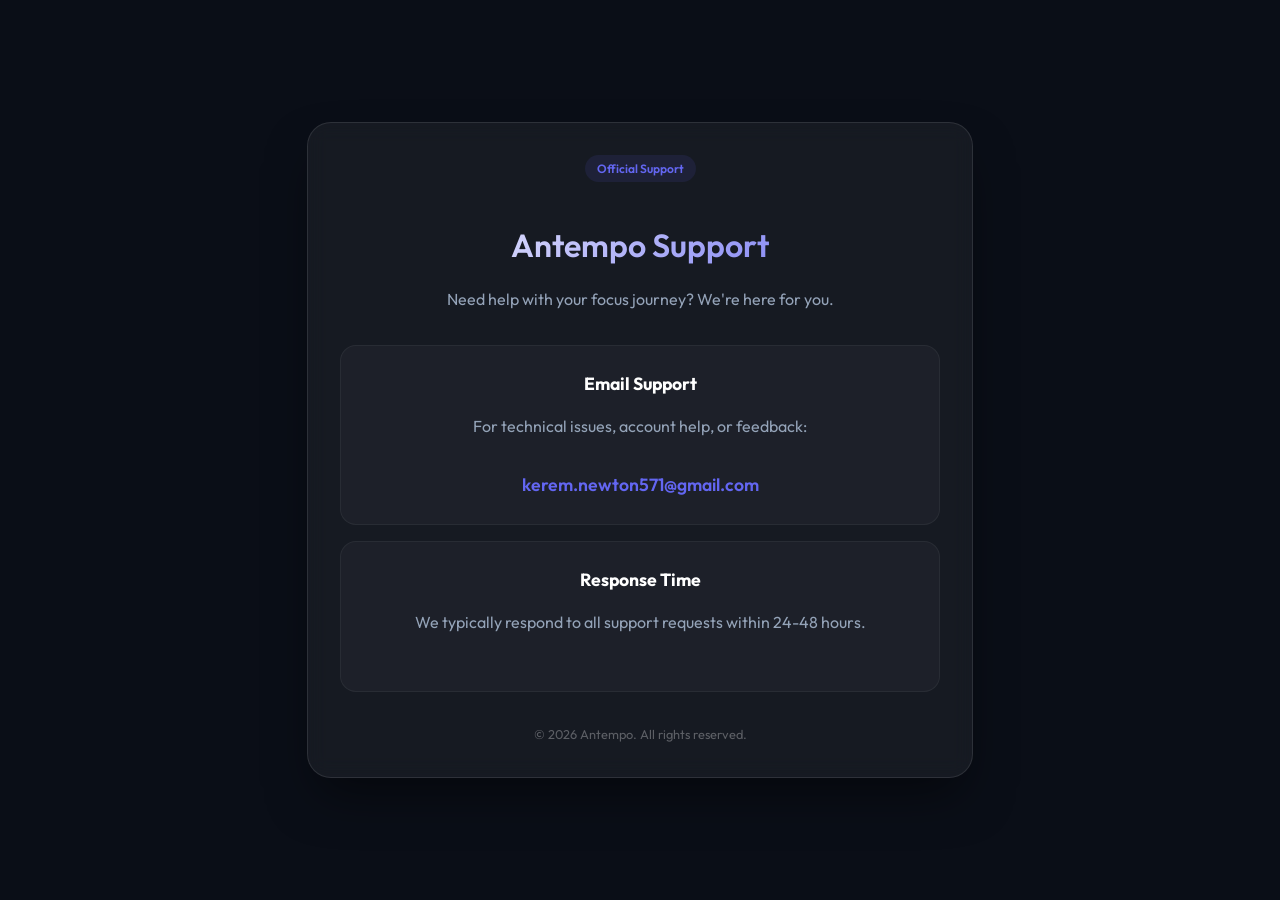
==== index.html @ ef531c74 "Initial commit for Antempo Support page" ====
<!DOCTYPE html>
<html lang="en">
<head>
    <meta charset="UTF-8">
    <meta name="viewport" content="width=device-width, initial-scale=1.0">
    <title>Antempo Support</title>
    <link href="https://fonts.googleapis.com/css2?family=Outfit:wght@300;400;600&display=swap" rel="stylesheet">
    <style>
        :root {
            --bg-color: #0A0E17;
            --card-bg: rgba(255, 255, 255, 0.05);
            --accent-color: #6366f1;
            --text-primary: #ffffff;
            --text-secondary: #94a3b8;
        }

        body {
            font-family: 'Outfit', sans-serif;
            background-color: var(--bg-color);
            color: var(--text-primary);
            margin: 0;
            display: flex;
            justify-content: center;
            align-items: center;
            min-height: 100vh;
            line-height: 1.6;
        }

        .container {
            max-width: 600px;
            width: 90%;
            padding: 2rem;
            background: var(--card-bg);
            backdrop-filter: blur(10px);
            border-radius: 24px;
            border: 1px solid rgba(255, 255, 255, 0.1);
            text-align: center;
            box-shadow: 0 25px 50px -12px rgba(0, 0, 0, 0.5);
        }

        .logo {
            width: 80px;
            height: 80px;
            margin-bottom: 1.5rem;
            border-radius: 20px;
            box-shadow: 0 0 20px rgba(99, 102, 241, 0.3);
        }

        h1 {
            font-size: 2rem;
            margin-bottom: 0.5rem;
            font-weight: 600;
            background: linear-gradient(135deg, #fff 0%, #6366f1 100%);
            -webkit-background-clip: text;
            -webkit-text-fill-color: transparent;
        }

        p {
            color: var(--text-secondary);
            margin-bottom: 2rem;
        }

        .support-card {
            background: rgba(255, 255, 255, 0.03);
            padding: 1.5rem;
            border-radius: 16px;
            margin-bottom: 1rem;
            border: 1px solid rgba(255, 255, 255, 0.05);
            transition: transform 0.2s ease;
        }

        .support-card:hover {
            transform: translateY(-2px);
            border-color: var(--accent-color);
        }

        .support-card h3 {
            margin: 0 0 0.5rem 0;
            font-size: 1.1rem;
            color: var(--text-primary);
        }

        .email-link {
            color: var(--accent-color);
            text-decoration: none;
            font-weight: 600;
            font-size: 1.1rem;
        }

        .footer {
            margin-top: 2rem;
            font-size: 0.8rem;
            color: rgba(255, 255, 255, 0.3);
        }

        .badge {
            display: inline-block;
            padding: 0.25rem 0.75rem;
            background: rgba(99, 102, 241, 0.1);
            color: var(--accent-color);
            border-radius: 99px;
            font-size: 0.75rem;
            font-weight: 600;
            margin-bottom: 1rem;
        }
    </style>
</head>
<body>
    <div class="container">
        <div class="badge">Official Support</div>
        <h1>Antempo Support</h1>
        <p>Need help with your focus journey? We're here for you.</p>

        <div class="support-card">
            <h3>Email Support</h3>
            <p>For technical issues, account help, or feedback:</p>
            <a href="mailto:kerem.newton571@gmail.com" class="email-link">kerem.newton571@gmail.com</a>
        </div>

        <div class="support-card">
            <h3>Response Time</h3>
            <p>We typically respond to all support requests within 24-48 hours.</p>
        </div>

        <div class="footer">
            &copy; 2026 Antempo. All rights reserved.
        </div>
    </div>
</body>
</html>
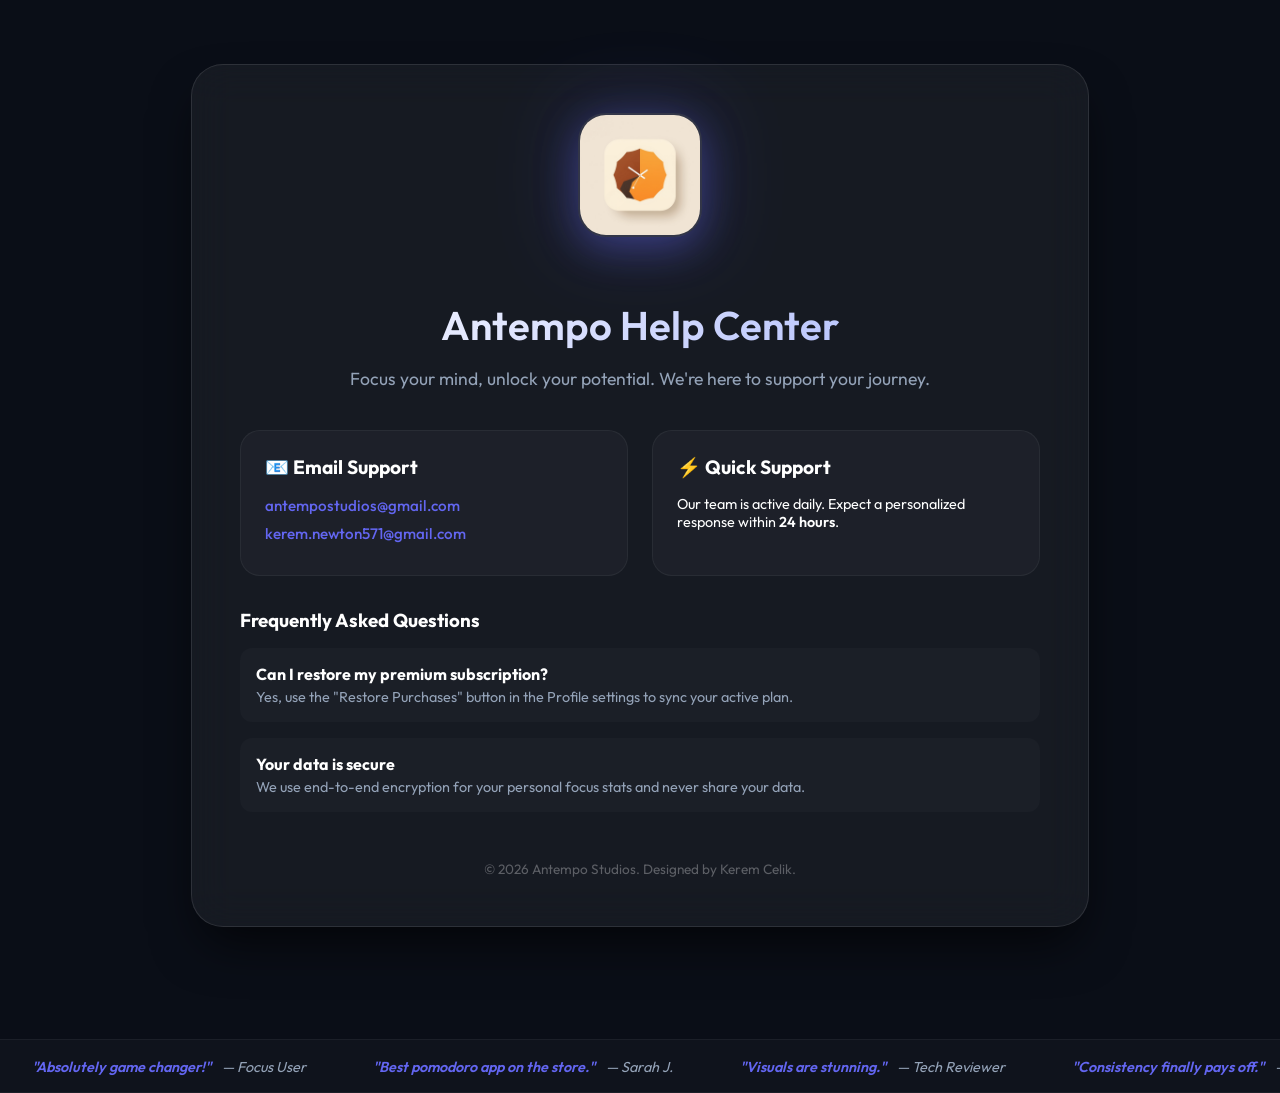
==== commit 5703d0de: "Premium support page redesign" ====
--- a/index.html
+++ b/index.html
@@ -1,15 +1,17 @@
 <!DOCTYPE html>
 <html lang="en">
+
 <head>
     <meta charset="UTF-8">
     <meta name="viewport" content="width=device-width, initial-scale=1.0">
-    <title>Antempo Support</title>
+    <title>Antempo Support - Help Center</title>
     <link href="https://fonts.googleapis.com/css2?family=Outfit:wght@300;400;600&display=swap" rel="stylesheet">
     <style>
         :root {
             --bg-color: #0A0E17;
             --card-bg: rgba(255, 255, 255, 0.05);
             --accent-color: #6366f1;
+            --accent-glow: rgba(99, 102, 241, 0.4);
             --text-primary: #ffffff;
             --text-secondary: #94a3b8;
         }
@@ -19,112 +21,264 @@
             background-color: var(--bg-color);
             color: var(--text-primary);
             margin: 0;
+            overflow-x: hidden;
             display: flex;
-            justify-content: center;
+            flex-direction: column;
             align-items: center;
             min-height: 100vh;
-            line-height: 1.6;
         }
 
         .container {
-            max-width: 600px;
+            max-width: 800px;
             width: 90%;
-            padding: 2rem;
+            margin: 4rem 1rem;
+            padding: 3rem;
             background: var(--card-bg);
-            backdrop-filter: blur(10px);
-            border-radius: 24px;
+            backdrop-filter: blur(20px);
+            border-radius: 32px;
             border: 1px solid rgba(255, 255, 255, 0.1);
             text-align: center;
-            box-shadow: 0 25px 50px -12px rgba(0, 0, 0, 0.5);
+            box-shadow: 0 25px 50px -12px rgba(0, 0, 0, 0.7);
+            position: relative;
+            z-index: 10;
+        }
+
+        .logo-container {
+            position: relative;
+            display: inline-block;
+            margin-bottom: 2rem;
         }
 
         .logo {
-            width: 80px;
-            height: 80px;
-            margin-bottom: 1.5rem;
-            border-radius: 20px;
-            box-shadow: 0 0 20px rgba(99, 102, 241, 0.3);
+            width: 120px;
+            height: 120px;
+            border-radius: 28px;
+            object-fit: cover;
+            box-shadow: 0 10px 40px var(--accent-glow);
+            border: 2px solid rgba(255, 255, 255, 0.1);
+            transition: transform 0.3s ease;
+        }
+
+        .logo:hover {
+            transform: scale(1.05) rotate(2deg);
+        }
+
+        .logo-glow {
+            position: absolute;
+            top: -10px;
+            left: -10px;
+            right: -10px;
+            bottom: -10px;
+            background: var(--accent-color);
+            filter: blur(40px);
+            opacity: 0.15;
+            z-index: -1;
         }
 
         h1 {
-            font-size: 2rem;
+            font-size: 2.5rem;
             margin-bottom: 0.5rem;
             font-weight: 600;
-            background: linear-gradient(135deg, #fff 0%, #6366f1 100%);
+            background: linear-gradient(135deg, #fff 0%, #a5b4fc 100%);
             -webkit-background-clip: text;
             -webkit-text-fill-color: transparent;
         }
 
-        p {
+        .subtitle {
+            font-size: 1.1rem;
             color: var(--text-secondary);
+            margin-bottom: 2.5rem;
+        }
+
+        .support-grid {
+            display: grid;
+            grid-template-columns: 1fr 1fr;
+            gap: 1.5rem;
+            text-align: left;
             margin-bottom: 2rem;
+        }
+
+        @media (max-width: 600px) {
+            .support-grid {
+                grid-template-columns: 1fr;
+            }
         }
 
         .support-card {
             background: rgba(255, 255, 255, 0.03);
             padding: 1.5rem;
-            border-radius: 16px;
-            margin-bottom: 1rem;
+            border-radius: 20px;
             border: 1px solid rgba(255, 255, 255, 0.05);
-            transition: transform 0.2s ease;
+            transition: all 0.3s ease;
         }
 
         .support-card:hover {
-            transform: translateY(-2px);
             border-color: var(--accent-color);
+            background: rgba(255, 255, 255, 0.05);
         }
 
         .support-card h3 {
-            margin: 0 0 0.5rem 0;
-            font-size: 1.1rem;
+            margin: 0 0 1rem 0;
+            font-size: 1.2rem;
             color: var(--text-primary);
+            display: flex;
+            align-items: center;
+            gap: 0.5rem;
+        }
+
+        .email-list {
+            list-style: none;
+            padding: 0;
+            margin: 0;
+        }
+
+        .email-list li {
+            margin-bottom: 0.5rem;
         }
 
         .email-link {
             color: var(--accent-color);
             text-decoration: none;
+            font-weight: 500;
+            font-size: 0.95rem;
+            word-break: break-all;
+        }
+
+        .email-link:hover {
+            text-decoration: underline;
+        }
+
+        /* Marquee Styles */
+        .marquee-container {
+            width: 100%;
+            background: rgba(255, 255, 255, 0.02);
+            padding: 1rem 0;
+            border-top: 1px solid rgba(255, 255, 255, 0.05);
+            border-bottom: 1px solid rgba(255, 255, 255, 0.05);
+            margin-top: 3rem;
+            overflow: hidden;
+            white-space: nowrap;
+        }
+
+        .marquee-content {
+            display: inline-block;
+            animation: marquee 30s linear infinite;
+        }
+
+        .testimonial {
+            display: inline-block;
+            margin: 0 2rem;
+            color: var(--text-secondary);
+            font-style: italic;
+            font-size: 0.9rem;
+        }
+
+        .testimonial span {
+            color: var(--accent-color);
             font-weight: 600;
-            font-size: 1.1rem;
+            margin-right: 0.5rem;
+        }
+
+        @keyframes marquee {
+            0% {
+                transform: translateX(0);
+            }
+
+            100% {
+                transform: translateX(-50%);
+            }
+        }
+
+        .faq-section {
+            margin-top: 2rem;
+            text-align: left;
+        }
+
+        .faq-item {
+            margin-bottom: 1rem;
+            padding: 1rem;
+            background: rgba(255, 255, 255, 0.02);
+            border-radius: 12px;
+        }
+
+        .faq-item b {
+            display: block;
+            margin-bottom: 0.25rem;
+            color: var(--text-primary);
+        }
+
+        .faq-item p {
+            margin: 0;
+            font-size: 0.9rem;
+            color: var(--text-secondary);
         }
 
         .footer {
-            margin-top: 2rem;
-            font-size: 0.8rem;
+            margin-top: 3rem;
+            font-size: 0.85rem;
             color: rgba(255, 255, 255, 0.3);
-        }
-
-        .badge {
-            display: inline-block;
-            padding: 0.25rem 0.75rem;
-            background: rgba(99, 102, 241, 0.1);
-            color: var(--accent-color);
-            border-radius: 99px;
-            font-size: 0.75rem;
-            font-weight: 600;
-            margin-bottom: 1rem;
         }
     </style>
 </head>
+
 <body>
     <div class="container">
-        <div class="badge">Official Support</div>
-        <h1>Antempo Support</h1>
-        <p>Need help with your focus journey? We're here for you.</p>
-
-        <div class="support-card">
-            <h3>Email Support</h3>
-            <p>For technical issues, account help, or feedback:</p>
-            <a href="mailto:kerem.newton571@gmail.com" class="email-link">kerem.newton571@gmail.com</a>
-        </div>
-
-        <div class="support-card">
-            <h3>Response Time</h3>
-            <p>We typically respond to all support requests within 24-48 hours.</p>
+        <div class="logo-container">
+            <div class="logo-glow"></div>
+            <img src="logo.png" alt="Antempo Logo" class="logo"
+                onerror="this.src='https://via.placeholder.com/120?text=Antempo'">
+        </div>
+
+        <h1>Antempo Help Center</h1>
+        <p class="subtitle">Focus your mind, unlock your potential. We're here to support your journey.</p>
+
+        <div class="support-grid">
+            <div class="support-card">
+                <h3>📧 Email Support</h3>
+                <ul class="email-list">
+                    <li><a href="mailto:antempostudios@gmail.com" class="email-link">antempostudios@gmail.com</a></li>
+                    <li><a href="mailto:kerem.newton571@gmail.com" class="email-link">kerem.newton571@gmail.com</a></li>
+                </ul>
+            </div>
+            <div class="support-card">
+                <h3>⚡ Quick Support</h3>
+                <p style="margin:0; font-size: 0.9rem">Our team is active daily. Expect a personalized response within
+                    <span style="color:white; font-weight:600">24 hours</span>.</p>
+            </div>
+        </div>
+
+        <div class="faq-section">
+            <h3 style="margin-bottom: 1rem">Frequently Asked Questions</h3>
+            <div class="faq-item">
+                <b>Can I restore my premium subscription?</b>
+                <p>Yes, use the "Restore Purchases" button in the Profile settings to sync your active plan.</p>
+            </div>
+            <div class="faq-item">
+                <b>Your data is secure</b>
+                <p>We use end-to-end encryption for your personal focus stats and never share your data.</p>
+            </div>
         </div>
 
         <div class="footer">
-            &copy; 2026 Antempo. All rights reserved.
+            &copy; 2026 Antempo Studios. Designed by Kerem Celik.
+        </div>
+    </div>
+
+    <div class="marquee-container">
+        <div class="marquee-content">
+            <div class="testimonial"><span>"Absolutely game changer!"</span> — Focus User</div>
+            <div class="testimonial"><span>"Best pomodoro app on the store."</span> — Sarah J.</div>
+            <div class="testimonial"><span>"Visuals are stunning."</span> — Tech Reviewer</div>
+            <div class="testimonial"><span>"Consistency finally pays off."</span> — Student Mode</div>
+            <div class="testimonial"><span>"Premium feel that motivates."</span> — Creative Mind</div>
+            <!-- Duplicate for seamless loop -->
+            <div class="testimonial"><span>"Absolutely game changer!"</span> — Focus User</div>
+            <div class="testimonial"><span>"Best pomodoro app on the store."</span> — Sarah J.</div>
+            <div class="testimonial"><span>"Visuals are stunning."</span> — Tech Reviewer</div>
+            <div class="testimonial"><span>"Consistency finally pays off."</span> — Student Mode</div>
+            <div class="testimonial"><span>"Premium feel that motivates."</span> — Creative Mind</div>
         </div>
     </div>
 </body>
-</html>
+
+</html>
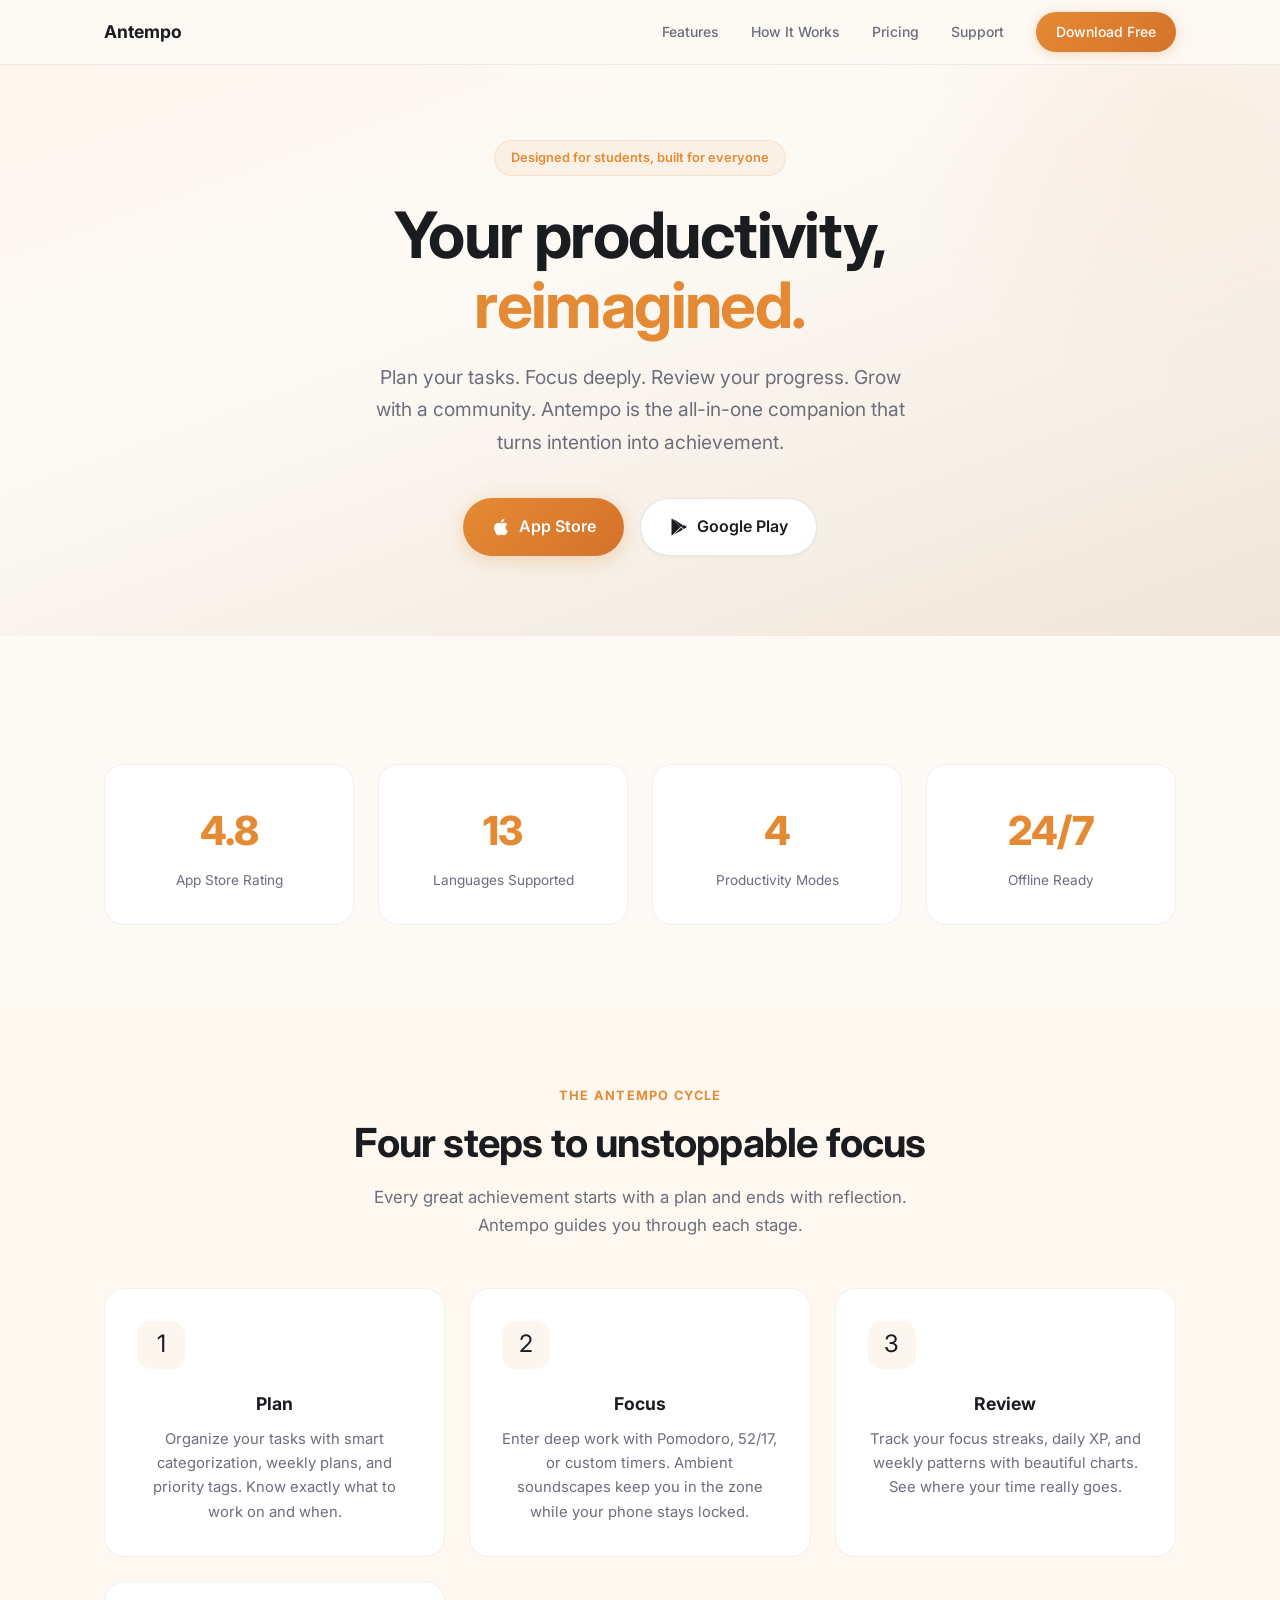
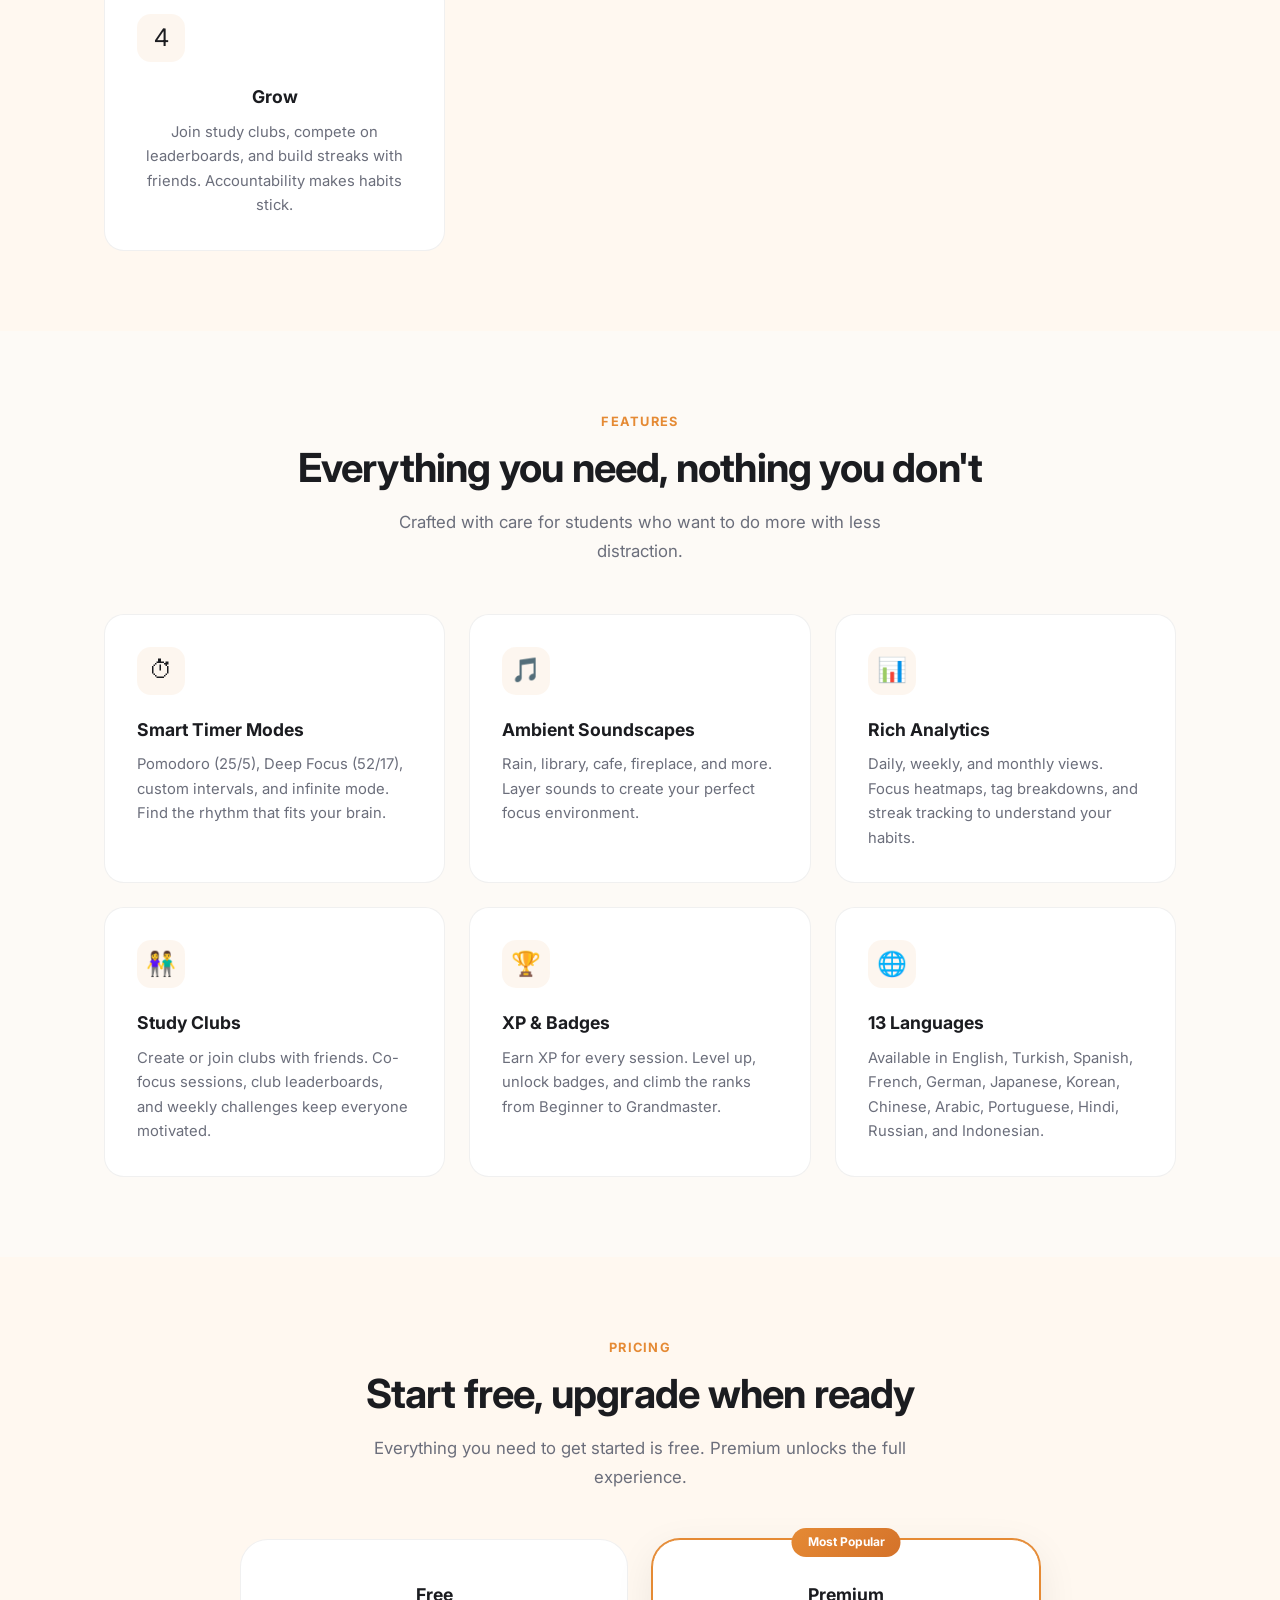
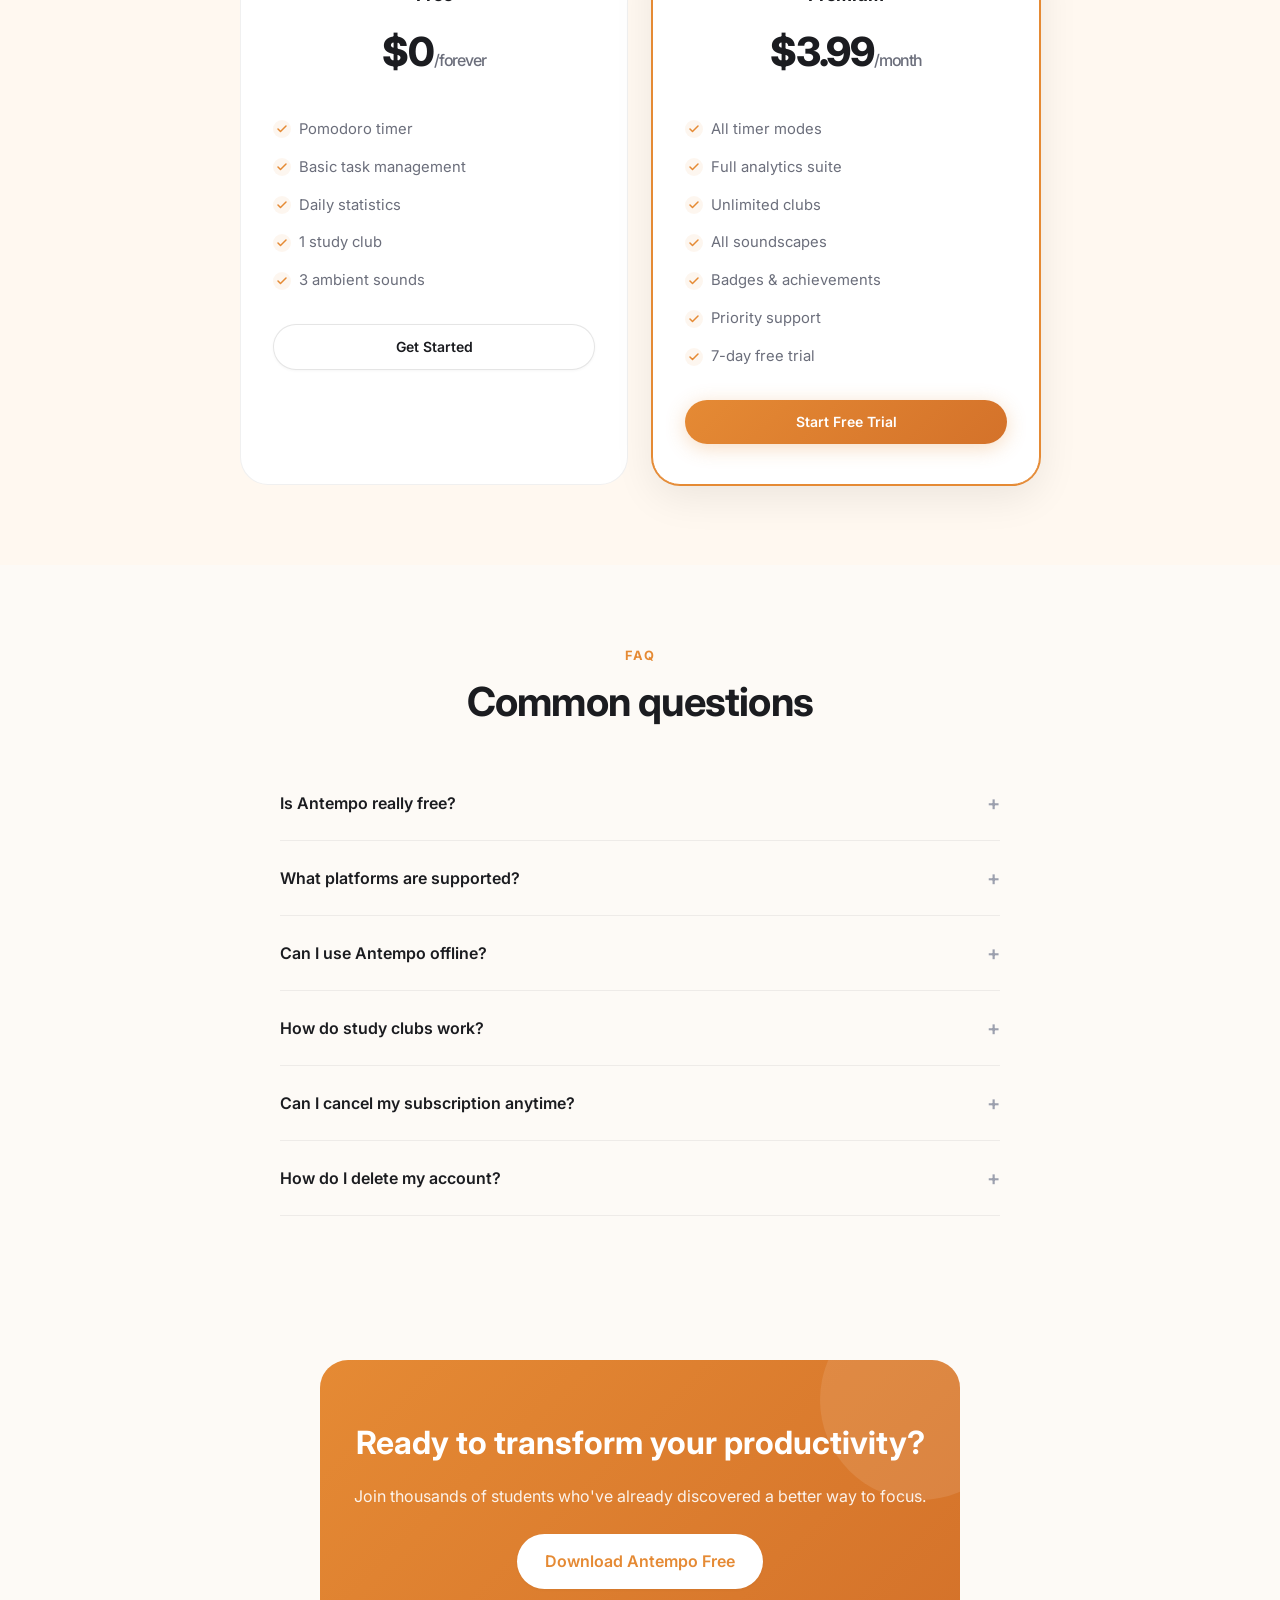
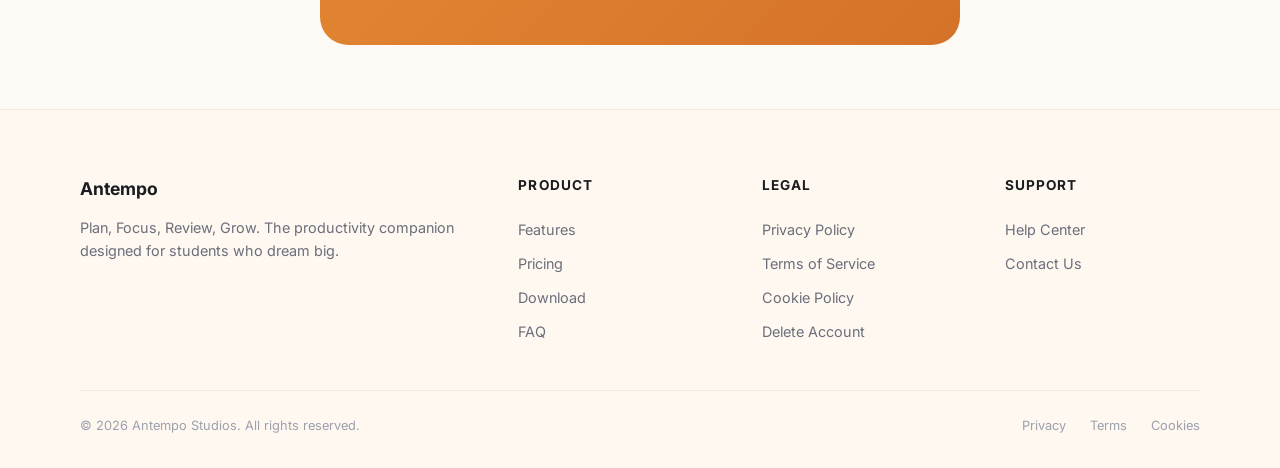
==== commit c1f51f12: "feat: Premium support website — Apple Design Award quality Complete redesign of the Antempo support " ====
--- a/index.html
+++ b/index.html
@@ -1,284 +1,272 @@
 <!DOCTYPE html>
 <html lang="en">
-
 <head>
-    <meta charset="UTF-8">
-    <meta name="viewport" content="width=device-width, initial-scale=1.0">
-    <title>Antempo Support - Help Center</title>
-    <link href="https://fonts.googleapis.com/css2?family=Outfit:wght@300;400;600&display=swap" rel="stylesheet">
-    <style>
-        :root {
-            --bg-color: #0A0E17;
-            --card-bg: rgba(255, 255, 255, 0.05);
-            --accent-color: #6366f1;
-            --accent-glow: rgba(99, 102, 241, 0.4);
-            --text-primary: #ffffff;
-            --text-secondary: #94a3b8;
-        }
-
-        body {
-            font-family: 'Outfit', sans-serif;
-            background-color: var(--bg-color);
-            color: var(--text-primary);
-            margin: 0;
-            overflow-x: hidden;
-            display: flex;
-            flex-direction: column;
-            align-items: center;
-            min-height: 100vh;
-        }
-
-        .container {
-            max-width: 800px;
-            width: 90%;
-            margin: 4rem 1rem;
-            padding: 3rem;
-            background: var(--card-bg);
-            backdrop-filter: blur(20px);
-            border-radius: 32px;
-            border: 1px solid rgba(255, 255, 255, 0.1);
-            text-align: center;
-            box-shadow: 0 25px 50px -12px rgba(0, 0, 0, 0.7);
-            position: relative;
-            z-index: 10;
-        }
-
-        .logo-container {
-            position: relative;
-            display: inline-block;
-            margin-bottom: 2rem;
-        }
-
-        .logo {
-            width: 120px;
-            height: 120px;
-            border-radius: 28px;
-            object-fit: cover;
-            box-shadow: 0 10px 40px var(--accent-glow);
-            border: 2px solid rgba(255, 255, 255, 0.1);
-            transition: transform 0.3s ease;
-        }
-
-        .logo:hover {
-            transform: scale(1.05) rotate(2deg);
-        }
-
-        .logo-glow {
-            position: absolute;
-            top: -10px;
-            left: -10px;
-            right: -10px;
-            bottom: -10px;
-            background: var(--accent-color);
-            filter: blur(40px);
-            opacity: 0.15;
-            z-index: -1;
-        }
-
-        h1 {
-            font-size: 2.5rem;
-            margin-bottom: 0.5rem;
-            font-weight: 600;
-            background: linear-gradient(135deg, #fff 0%, #a5b4fc 100%);
-            -webkit-background-clip: text;
-            -webkit-text-fill-color: transparent;
-        }
-
-        .subtitle {
-            font-size: 1.1rem;
-            color: var(--text-secondary);
-            margin-bottom: 2.5rem;
-        }
-
-        .support-grid {
-            display: grid;
-            grid-template-columns: 1fr 1fr;
-            gap: 1.5rem;
-            text-align: left;
-            margin-bottom: 2rem;
-        }
-
-        @media (max-width: 600px) {
-            .support-grid {
-                grid-template-columns: 1fr;
-            }
-        }
-
-        .support-card {
-            background: rgba(255, 255, 255, 0.03);
-            padding: 1.5rem;
-            border-radius: 20px;
-            border: 1px solid rgba(255, 255, 255, 0.05);
-            transition: all 0.3s ease;
-        }
-
-        .support-card:hover {
-            border-color: var(--accent-color);
-            background: rgba(255, 255, 255, 0.05);
-        }
-
-        .support-card h3 {
-            margin: 0 0 1rem 0;
-            font-size: 1.2rem;
-            color: var(--text-primary);
-            display: flex;
-            align-items: center;
-            gap: 0.5rem;
-        }
-
-        .email-list {
-            list-style: none;
-            padding: 0;
-            margin: 0;
-        }
-
-        .email-list li {
-            margin-bottom: 0.5rem;
-        }
-
-        .email-link {
-            color: var(--accent-color);
-            text-decoration: none;
-            font-weight: 500;
-            font-size: 0.95rem;
-            word-break: break-all;
-        }
-
-        .email-link:hover {
-            text-decoration: underline;
-        }
-
-        /* Marquee Styles */
-        .marquee-container {
-            width: 100%;
-            background: rgba(255, 255, 255, 0.02);
-            padding: 1rem 0;
-            border-top: 1px solid rgba(255, 255, 255, 0.05);
-            border-bottom: 1px solid rgba(255, 255, 255, 0.05);
-            margin-top: 3rem;
-            overflow: hidden;
-            white-space: nowrap;
-        }
-
-        .marquee-content {
-            display: inline-block;
-            animation: marquee 30s linear infinite;
-        }
-
-        .testimonial {
-            display: inline-block;
-            margin: 0 2rem;
-            color: var(--text-secondary);
-            font-style: italic;
-            font-size: 0.9rem;
-        }
-
-        .testimonial span {
-            color: var(--accent-color);
-            font-weight: 600;
-            margin-right: 0.5rem;
-        }
-
-        @keyframes marquee {
-            0% {
-                transform: translateX(0);
-            }
-
-            100% {
-                transform: translateX(-50%);
-            }
-        }
-
-        .faq-section {
-            margin-top: 2rem;
-            text-align: left;
-        }
-
-        .faq-item {
-            margin-bottom: 1rem;
-            padding: 1rem;
-            background: rgba(255, 255, 255, 0.02);
-            border-radius: 12px;
-        }
-
-        .faq-item b {
-            display: block;
-            margin-bottom: 0.25rem;
-            color: var(--text-primary);
-        }
-
-        .faq-item p {
-            margin: 0;
-            font-size: 0.9rem;
-            color: var(--text-secondary);
-        }
-
-        .footer {
-            margin-top: 3rem;
-            font-size: 0.85rem;
-            color: rgba(255, 255, 255, 0.3);
-        }
-    </style>
+  <meta charset="UTF-8">
+  <meta name="viewport" content="width=device-width, initial-scale=1.0">
+  <title>Antempo — Plan, Focus, Review, Grow</title>
+  <meta name="description" content="Antempo is the all-in-one productivity app that helps students plan tasks, focus deeply, review progress, and grow with friends.">
+  <meta property="og:title" content="Antempo — Plan, Focus, Review, Grow">
+  <meta property="og:description" content="The all-in-one productivity companion for students. Deep focus sessions, smart task planning, and collaborative study clubs.">
+  <meta property="og:type" content="website">
+  <link rel="preconnect" href="https://fonts.googleapis.com">
+  <link rel="preconnect" href="https://fonts.gstatic.com" crossorigin>
+  <link href="https://fonts.googleapis.com/css2?family=Inter:wght@400;500;600;700;800&display=swap" rel="stylesheet">
+  <link rel="stylesheet" href="styles.css">
 </head>
-
 <body>
-    <div class="container">
-        <div class="logo-container">
-            <div class="logo-glow"></div>
-            <img src="logo.png" alt="Antempo Logo" class="logo"
-                onerror="this.src='https://via.placeholder.com/120?text=Antempo'">
-        </div>
-
-        <h1>Antempo Help Center</h1>
-        <p class="subtitle">Focus your mind, unlock your potential. We're here to support your journey.</p>
-
-        <div class="support-grid">
-            <div class="support-card">
-                <h3>📧 Email Support</h3>
-                <ul class="email-list">
-                    <li><a href="mailto:antempostudios@gmail.com" class="email-link">antempostudios@gmail.com</a></li>
-                    <li><a href="mailto:kerem.newton571@gmail.com" class="email-link">kerem.newton571@gmail.com</a></li>
-                </ul>
-            </div>
-            <div class="support-card">
-                <h3>⚡ Quick Support</h3>
-                <p style="margin:0; font-size: 0.9rem">Our team is active daily. Expect a personalized response within
-                    <span style="color:white; font-weight:600">24 hours</span>.</p>
-            </div>
-        </div>
-
-        <div class="faq-section">
-            <h3 style="margin-bottom: 1rem">Frequently Asked Questions</h3>
-            <div class="faq-item">
-                <b>Can I restore my premium subscription?</b>
-                <p>Yes, use the "Restore Purchases" button in the Profile settings to sync your active plan.</p>
-            </div>
-            <div class="faq-item">
-                <b>Your data is secure</b>
-                <p>We use end-to-end encryption for your personal focus stats and never share your data.</p>
-            </div>
-        </div>
-
-        <div class="footer">
-            &copy; 2026 Antempo Studios. Designed by Kerem Celik.
-        </div>
-    </div>
-
-    <div class="marquee-container">
-        <div class="marquee-content">
-            <div class="testimonial"><span>"Absolutely game changer!"</span> — Focus User</div>
-            <div class="testimonial"><span>"Best pomodoro app on the store."</span> — Sarah J.</div>
-            <div class="testimonial"><span>"Visuals are stunning."</span> — Tech Reviewer</div>
-            <div class="testimonial"><span>"Consistency finally pays off."</span> — Student Mode</div>
-            <div class="testimonial"><span>"Premium feel that motivates."</span> — Creative Mind</div>
-            <!-- Duplicate for seamless loop -->
-            <div class="testimonial"><span>"Absolutely game changer!"</span> — Focus User</div>
-            <div class="testimonial"><span>"Best pomodoro app on the store."</span> — Sarah J.</div>
-            <div class="testimonial"><span>"Visuals are stunning."</span> — Tech Reviewer</div>
-            <div class="testimonial"><span>"Consistency finally pays off."</span> — Student Mode</div>
-            <div class="testimonial"><span>"Premium feel that motivates."</span> — Creative Mind</div>
-        </div>
-    </div>
+
+<!-- Navigation -->
+<nav class="nav">
+  <div class="nav__inner">
+    <a href="/" class="nav__brand">
+      <span>Antempo</span>
+    </a>
+    <button class="nav__toggle" aria-label="Toggle menu" onclick="document.querySelector('.nav__links').classList.toggle('active')">
+      <svg viewBox="0 0 24 24" fill="none" stroke-width="2" stroke-linecap="round"><line x1="3" y1="6" x2="21" y2="6"/><line x1="3" y1="12" x2="21" y2="12"/><line x1="3" y1="18" x2="21" y2="18"/></svg>
+    </button>
+    <div class="nav__links">
+      <a href="#features">Features</a>
+      <a href="#how-it-works">How It Works</a>
+      <a href="#pricing">Pricing</a>
+      <a href="support.html">Support</a>
+      <a href="#download" class="nav__cta">Download Free</a>
+    </div>
+  </div>
+</nav>
+
+<!-- Hero -->
+<section class="hero">
+  <div class="container">
+    <div class="hero__badge">Designed for students, built for everyone</div>
+    <h1 class="hero__title">Your productivity, <span>reimagined.</span></h1>
+    <p class="hero__subtitle">Plan your tasks. Focus deeply. Review your progress. Grow with a community. Antempo is the all-in-one companion that turns intention into achievement.</p>
+    <div class="hero__actions">
+      <a href="#download" class="btn btn--primary">
+        <svg width="20" height="20" viewBox="0 0 24 24" fill="currentColor"><path d="M18.71 19.5c-.83 1.24-1.71 2.45-3.05 2.47-1.34.03-1.77-.79-3.29-.79-1.53 0-2 .77-3.27.82-1.31.05-2.3-1.32-3.14-2.53C4.25 17 2.94 12.45 4.7 9.39c.87-1.52 2.43-2.48 4.12-2.51 1.28-.02 2.5.87 3.29.87.78 0 2.26-1.07 3.8-.91.65.03 2.47.26 3.64 1.98-.09.06-2.17 1.28-2.15 3.81.03 3.02 2.65 4.03 2.68 4.04-.03.07-.42 1.44-1.38 2.83M13 3.5c.73-.83 1.94-1.46 2.94-1.5.13 1.17-.34 2.35-1.04 3.19-.69.85-1.83 1.51-2.95 1.42-.15-1.15.41-2.35 1.05-3.11z"/></svg>
+        App Store
+      </a>
+      <a href="#download" class="btn btn--secondary">
+        <svg width="20" height="20" viewBox="0 0 24 24" fill="currentColor"><path d="M3.609 1.814L13.792 12 3.61 22.186a.996.996 0 0 1-.61-.92V2.734a1 1 0 0 1 .609-.92zm10.89 10.893l2.302 2.302-10.937 6.333 8.635-8.635zm3.199-3.199l2.807 1.626a1 1 0 0 1 0 1.732l-2.807 1.626L15.206 12l2.492-2.492zM5.864 2.658L16.8 9.99l-2.302 2.302-8.634-8.634z"/></svg>
+        Google Play
+      </a>
+    </div>
+  </div>
+</section>
+
+<!-- Stats -->
+<section class="section">
+  <div class="container">
+    <div class="stats">
+      <div class="stat">
+        <div class="stat__number">4.8</div>
+        <div class="stat__label">App Store Rating</div>
+      </div>
+      <div class="stat">
+        <div class="stat__number">13</div>
+        <div class="stat__label">Languages Supported</div>
+      </div>
+      <div class="stat">
+        <div class="stat__number">4</div>
+        <div class="stat__label">Productivity Modes</div>
+      </div>
+      <div class="stat">
+        <div class="stat__number">24/7</div>
+        <div class="stat__label">Offline Ready</div>
+      </div>
+    </div>
+  </div>
+</section>
+
+<!-- How It Works -->
+<section class="section section--alt" id="how-it-works">
+  <div class="container text-center">
+    <div class="section__label">The Antempo Cycle</div>
+    <h2 class="section__title">Four steps to unstoppable focus</h2>
+    <p class="section__desc section__desc--center">Every great achievement starts with a plan and ends with reflection. Antempo guides you through each stage.</p>
+    <div class="features">
+      <div class="feature-card">
+        <div class="feature-card__icon">1</div>
+        <h3 class="feature-card__title">Plan</h3>
+        <p class="feature-card__desc">Organize your tasks with smart categorization, weekly plans, and priority tags. Know exactly what to work on and when.</p>
+      </div>
+      <div class="feature-card">
+        <div class="feature-card__icon">2</div>
+        <h3 class="feature-card__title">Focus</h3>
+        <p class="feature-card__desc">Enter deep work with Pomodoro, 52/17, or custom timers. Ambient soundscapes keep you in the zone while your phone stays locked.</p>
+      </div>
+      <div class="feature-card">
+        <div class="feature-card__icon">3</div>
+        <h3 class="feature-card__title">Review</h3>
+        <p class="feature-card__desc">Track your focus streaks, daily XP, and weekly patterns with beautiful charts. See where your time really goes.</p>
+      </div>
+      <div class="feature-card">
+        <div class="feature-card__icon">4</div>
+        <h3 class="feature-card__title">Grow</h3>
+        <p class="feature-card__desc">Join study clubs, compete on leaderboards, and build streaks with friends. Accountability makes habits stick.</p>
+      </div>
+    </div>
+  </div>
+</section>
+
+<!-- Features -->
+<section class="section" id="features">
+  <div class="container">
+    <div class="text-center">
+      <div class="section__label">Features</div>
+      <h2 class="section__title">Everything you need, nothing you don't</h2>
+      <p class="section__desc section__desc--center">Crafted with care for students who want to do more with less distraction.</p>
+    </div>
+    <div class="features">
+      <div class="feature-card">
+        <div class="feature-card__icon">&#x23F1;</div>
+        <h3 class="feature-card__title">Smart Timer Modes</h3>
+        <p class="feature-card__desc">Pomodoro (25/5), Deep Focus (52/17), custom intervals, and infinite mode. Find the rhythm that fits your brain.</p>
+      </div>
+      <div class="feature-card">
+        <div class="feature-card__icon">&#x1F3B5;</div>
+        <h3 class="feature-card__title">Ambient Soundscapes</h3>
+        <p class="feature-card__desc">Rain, library, cafe, fireplace, and more. Layer sounds to create your perfect focus environment.</p>
+      </div>
+      <div class="feature-card">
+        <div class="feature-card__icon">&#x1F4CA;</div>
+        <h3 class="feature-card__title">Rich Analytics</h3>
+        <p class="feature-card__desc">Daily, weekly, and monthly views. Focus heatmaps, tag breakdowns, and streak tracking to understand your habits.</p>
+      </div>
+      <div class="feature-card">
+        <div class="feature-card__icon">&#x1F46B;</div>
+        <h3 class="feature-card__title">Study Clubs</h3>
+        <p class="feature-card__desc">Create or join clubs with friends. Co-focus sessions, club leaderboards, and weekly challenges keep everyone motivated.</p>
+      </div>
+      <div class="feature-card">
+        <div class="feature-card__icon">&#x1F3C6;</div>
+        <h3 class="feature-card__title">XP & Badges</h3>
+        <p class="feature-card__desc">Earn XP for every session. Level up, unlock badges, and climb the ranks from Beginner to Grandmaster.</p>
+      </div>
+      <div class="feature-card">
+        <div class="feature-card__icon">&#x1F310;</div>
+        <h3 class="feature-card__title">13 Languages</h3>
+        <p class="feature-card__desc">Available in English, Turkish, Spanish, French, German, Japanese, Korean, Chinese, Arabic, Portuguese, Hindi, Russian, and Indonesian.</p>
+      </div>
+    </div>
+  </div>
+</section>
+
+<!-- Pricing -->
+<section class="section section--alt" id="pricing">
+  <div class="container text-center">
+    <div class="section__label">Pricing</div>
+    <h2 class="section__title">Start free, upgrade when ready</h2>
+    <p class="section__desc section__desc--center">Everything you need to get started is free. Premium unlocks the full experience.</p>
+    <div class="pricing-grid">
+      <div class="pricing-card">
+        <div class="pricing-card__name">Free</div>
+        <div class="pricing-card__price">$0<span>/forever</span></div>
+        <ul class="pricing-card__features">
+          <li>Pomodoro timer</li>
+          <li>Basic task management</li>
+          <li>Daily statistics</li>
+          <li>1 study club</li>
+          <li>3 ambient sounds</li>
+        </ul>
+        <a href="#download" class="btn btn--secondary btn--small" style="width:100%;justify-content:center;">Get Started</a>
+      </div>
+      <div class="pricing-card pricing-card--featured">
+        <div class="pricing-card__name">Premium</div>
+        <div class="pricing-card__price">$3.99<span>/month</span></div>
+        <ul class="pricing-card__features">
+          <li>All timer modes</li>
+          <li>Full analytics suite</li>
+          <li>Unlimited clubs</li>
+          <li>All soundscapes</li>
+          <li>Badges & achievements</li>
+          <li>Priority support</li>
+          <li>7-day free trial</li>
+        </ul>
+        <a href="#download" class="btn btn--primary btn--small" style="width:100%;justify-content:center;">Start Free Trial</a>
+      </div>
+    </div>
+  </div>
+</section>
+
+<!-- FAQ -->
+<section class="section" id="faq">
+  <div class="container text-center">
+    <div class="section__label">FAQ</div>
+    <h2 class="section__title">Common questions</h2>
+  </div>
+  <div class="faq-list">
+    <details class="faq-item">
+      <summary>Is Antempo really free?</summary>
+      <p>Yes. The free tier includes the Pomodoro timer, basic task management, daily stats, and one study club. You can use Antempo indefinitely without paying.</p>
+    </details>
+    <details class="faq-item">
+      <summary>What platforms are supported?</summary>
+      <p>Antempo is available on iOS, Android, macOS, and web. Your data syncs across all devices through your account.</p>
+    </details>
+    <details class="faq-item">
+      <summary>Can I use Antempo offline?</summary>
+      <p>Absolutely. All core features including timers, tasks, and local stats work without an internet connection. Data syncs when you reconnect.</p>
+    </details>
+    <details class="faq-item">
+      <summary>How do study clubs work?</summary>
+      <p>Create a club and invite friends with a code. Start co-focus sessions together, compete on weekly leaderboards, and track collective progress.</p>
+    </details>
+    <details class="faq-item">
+      <summary>Can I cancel my subscription anytime?</summary>
+      <p>Yes. You can cancel through the App Store or Google Play at any time. You'll keep Premium access until the end of your billing period.</p>
+    </details>
+    <details class="faq-item">
+      <summary>How do I delete my account?</summary>
+      <p>Go to Settings &gt; Account &gt; Delete Account in the app, or visit our <a href="account-deletion.html">account deletion page</a> for step-by-step instructions.</p>
+    </details>
+  </div>
+</section>
+
+<!-- CTA -->
+<section class="cta-banner">
+  <div class="cta-banner__inner">
+    <h2 class="cta-banner__title">Ready to transform your productivity?</h2>
+    <p class="cta-banner__desc">Join thousands of students who've already discovered a better way to focus.</p>
+    <a href="#download" class="btn btn--secondary">Download Antempo Free</a>
+  </div>
+</section>
+
+<!-- Footer -->
+<footer class="footer">
+  <div class="footer__grid">
+    <div>
+      <div class="nav__brand"><span>Antempo</span></div>
+      <p class="footer__brand-desc">Plan, Focus, Review, Grow. The productivity companion designed for students who dream big.</p>
+    </div>
+    <div class="footer__col">
+      <div class="footer__col-title">Product</div>
+      <a href="#features">Features</a>
+      <a href="#pricing">Pricing</a>
+      <a href="#download">Download</a>
+      <a href="#faq">FAQ</a>
+    </div>
+    <div class="footer__col">
+      <div class="footer__col-title">Legal</div>
+      <a href="privacy.html">Privacy Policy</a>
+      <a href="terms.html">Terms of Service</a>
+      <a href="cookies.html">Cookie Policy</a>
+      <a href="account-deletion.html">Delete Account</a>
+    </div>
+    <div class="footer__col">
+      <div class="footer__col-title">Support</div>
+      <a href="support.html">Help Center</a>
+      <a href="mailto:antempostudios@gmail.com">Contact Us</a>
+    </div>
+  </div>
+  <div class="footer__bottom">
+    <span>&copy; 2026 Antempo Studios. All rights reserved.</span>
+    <div class="footer__bottom-links">
+      <a href="privacy.html">Privacy</a>
+      <a href="terms.html">Terms</a>
+      <a href="cookies.html">Cookies</a>
+    </div>
+  </div>
+</footer>
+
 </body>
-
-</html>+</html>
--- a/styles.css
+++ b/styles.css
@@ -0,0 +1,569 @@
+/* ──────────────────────────────────────────────────────────
+   Antempo — Global Stylesheet
+   Apple Design Award quality · Warm luxury palette
+   ────────────────────────────────────────────────────────── */
+
+:root {
+  --canvas: #FDFAF6;
+  --surface: #FFFFFF;
+  --surface-raised: #FFF8F0;
+  --border: rgba(0,0,0,0.06);
+  --border-strong: rgba(0,0,0,0.10);
+  --fg: #1B1C20;
+  --fg-muted: #6B6E7B;
+  --fg-subtle: #9CA0AE;
+  --accent: #E58A34;
+  --accent-light: #F5C78E;
+  --accent-bg: rgba(229,138,52,0.08);
+  --accent-gradient: linear-gradient(135deg, #E58A34 0%, #D4722A 100%);
+  --hero-gradient: linear-gradient(160deg, #FFF5EC 0%, #FDFAF6 40%, #F0E6D8 100%);
+  --shadow-sm: 0 1px 3px rgba(0,0,0,0.04);
+  --shadow-md: 0 4px 16px rgba(0,0,0,0.06);
+  --shadow-lg: 0 12px 40px rgba(0,0,0,0.08);
+  --shadow-xl: 0 20px 60px rgba(0,0,0,0.10);
+  --radius-sm: 8px;
+  --radius-md: 14px;
+  --radius-lg: 20px;
+  --radius-xl: 28px;
+  --font: 'Inter', -apple-system, BlinkMacSystemFont, "Segoe UI", Roboto, sans-serif;
+  --font-display: 'SF Pro Display', 'Inter', -apple-system, sans-serif;
+  --max-w: 1120px;
+  --max-w-narrow: 720px;
+  --transition: 0.3s cubic-bezier(0.4, 0, 0.2, 1);
+}
+
+/* ── Reset ─────────────────────────────────────────────── */
+*, *::before, *::after { margin: 0; padding: 0; box-sizing: border-box; }
+html { scroll-behavior: smooth; -webkit-font-smoothing: antialiased; -moz-osx-font-smoothing: grayscale; }
+body { font-family: var(--font); background: var(--canvas); color: var(--fg); line-height: 1.7; }
+a { color: var(--accent); text-decoration: none; transition: color var(--transition); }
+a:hover { color: #D4722A; }
+img { max-width: 100%; height: auto; display: block; }
+ul, ol { list-style: none; }
+
+/* ── Utility ───────────────────────────────────────────── */
+.container { max-width: var(--max-w); margin: 0 auto; padding: 0 1.5rem; }
+.container--narrow { max-width: var(--max-w-narrow); margin: 0 auto; padding: 0 1.5rem; }
+.sr-only { position: absolute; width: 1px; height: 1px; padding: 0; margin: -1px; overflow: hidden; clip: rect(0,0,0,0); border: 0; }
+.text-center { text-align: center; }
+.text-muted { color: var(--fg-muted); }
+.text-subtle { color: var(--fg-subtle); }
+
+/* ── Navigation ────────────────────────────────────────── */
+.nav {
+  position: fixed; top: 0; left: 0; right: 0; z-index: 100;
+  background: rgba(253,250,246,0.85);
+  backdrop-filter: blur(20px) saturate(180%);
+  -webkit-backdrop-filter: blur(20px) saturate(180%);
+  border-bottom: 1px solid var(--border);
+  transition: background var(--transition);
+}
+.nav__inner {
+  max-width: var(--max-w);
+  margin: 0 auto;
+  padding: 0 1.5rem;
+  height: 64px;
+  display: flex;
+  align-items: center;
+  justify-content: space-between;
+}
+.nav__brand {
+  display: flex;
+  align-items: center;
+  gap: 10px;
+  font-weight: 700;
+  font-size: 1.1rem;
+  color: var(--fg);
+}
+.nav__brand img {
+  width: 32px;
+  height: 32px;
+  border-radius: var(--radius-sm);
+}
+.nav__links {
+  display: flex;
+  gap: 2rem;
+  align-items: center;
+}
+.nav__links a {
+  font-size: 0.875rem;
+  font-weight: 500;
+  color: var(--fg-muted);
+  transition: color var(--transition);
+}
+.nav__links a:hover { color: var(--fg); }
+.nav__cta {
+  display: inline-flex;
+  align-items: center;
+  gap: 6px;
+  padding: 8px 20px;
+  background: var(--accent-gradient);
+  color: #fff !important;
+  border-radius: 100px;
+  font-weight: 600;
+  font-size: 0.875rem;
+  box-shadow: 0 2px 12px rgba(229,138,52,0.3);
+  transition: transform var(--transition), box-shadow var(--transition);
+}
+.nav__cta:hover {
+  transform: translateY(-1px);
+  box-shadow: 0 4px 20px rgba(229,138,52,0.4);
+  color: #fff !important;
+}
+
+/* Mobile nav toggle */
+.nav__toggle { display: none; background: none; border: none; cursor: pointer; padding: 8px; }
+.nav__toggle svg { width: 24px; height: 24px; stroke: var(--fg); }
+
+@media (max-width: 768px) {
+  .nav__links { display: none; }
+  .nav__toggle { display: block; }
+  .nav__links.active {
+    display: flex;
+    flex-direction: column;
+    position: absolute;
+    top: 64px; left: 0; right: 0;
+    background: rgba(253,250,246,0.98);
+    backdrop-filter: blur(20px);
+    padding: 1rem 1.5rem 1.5rem;
+    border-bottom: 1px solid var(--border);
+    gap: 0.5rem;
+  }
+  .nav__links.active a { padding: 0.5rem 0; font-size: 1rem; }
+}
+
+/* ── Hero ──────────────────────────────────────────────── */
+.hero {
+  padding: 140px 1.5rem 80px;
+  background: var(--hero-gradient);
+  text-align: center;
+  position: relative;
+  overflow: hidden;
+}
+.hero::before {
+  content: '';
+  position: absolute;
+  top: -200px; right: -200px;
+  width: 600px; height: 600px;
+  border-radius: 50%;
+  background: radial-gradient(circle, rgba(229,138,52,0.08) 0%, transparent 70%);
+  pointer-events: none;
+}
+.hero__badge {
+  display: inline-flex;
+  align-items: center;
+  gap: 6px;
+  padding: 6px 16px;
+  background: var(--accent-bg);
+  border: 1px solid rgba(229,138,52,0.15);
+  border-radius: 100px;
+  font-size: 0.8rem;
+  font-weight: 600;
+  color: var(--accent);
+  margin-bottom: 1.5rem;
+}
+.hero__title {
+  font-family: var(--font-display);
+  font-size: clamp(2.5rem, 6vw, 4rem);
+  font-weight: 700;
+  line-height: 1.1;
+  letter-spacing: -0.025em;
+  color: var(--fg);
+  max-width: 700px;
+  margin: 0 auto 1.25rem;
+}
+.hero__title span { color: var(--accent); }
+.hero__subtitle {
+  font-size: clamp(1rem, 2vw, 1.2rem);
+  color: var(--fg-muted);
+  max-width: 540px;
+  margin: 0 auto 2.5rem;
+  line-height: 1.7;
+}
+.hero__actions {
+  display: flex;
+  gap: 1rem;
+  justify-content: center;
+  flex-wrap: wrap;
+}
+
+/* ── Buttons ───────────────────────────────────────────── */
+.btn {
+  display: inline-flex;
+  align-items: center;
+  gap: 8px;
+  padding: 14px 28px;
+  border-radius: 100px;
+  font-weight: 600;
+  font-size: 1rem;
+  cursor: pointer;
+  border: none;
+  transition: all var(--transition);
+}
+.btn--primary {
+  background: var(--accent-gradient);
+  color: #fff;
+  box-shadow: 0 4px 20px rgba(229,138,52,0.3);
+}
+.btn--primary:hover {
+  transform: translateY(-2px);
+  box-shadow: 0 6px 28px rgba(229,138,52,0.4);
+  color: #fff;
+}
+.btn--secondary {
+  background: var(--surface);
+  color: var(--fg);
+  border: 1px solid var(--border-strong);
+  box-shadow: var(--shadow-sm);
+}
+.btn--secondary:hover {
+  background: var(--surface-raised);
+  transform: translateY(-1px);
+  box-shadow: var(--shadow-md);
+}
+.btn--small { padding: 10px 20px; font-size: 0.875rem; }
+
+/* ── Section ───────────────────────────────────────────── */
+.section {
+  padding: 5rem 1.5rem;
+}
+.section--alt { background: var(--surface-raised); }
+.section__label {
+  font-size: 0.8rem;
+  font-weight: 700;
+  text-transform: uppercase;
+  letter-spacing: 0.1em;
+  color: var(--accent);
+  margin-bottom: 0.75rem;
+}
+.section__title {
+  font-family: var(--font-display);
+  font-size: clamp(1.75rem, 4vw, 2.5rem);
+  font-weight: 700;
+  letter-spacing: -0.02em;
+  line-height: 1.2;
+  margin-bottom: 1rem;
+}
+.section__desc {
+  font-size: 1.05rem;
+  color: var(--fg-muted);
+  max-width: 560px;
+  line-height: 1.7;
+}
+.section__desc--center { margin: 0 auto; }
+
+/* ── Feature Grid ──────────────────────────────────────── */
+.features {
+  display: grid;
+  grid-template-columns: repeat(auto-fit, minmax(300px, 1fr));
+  gap: 1.5rem;
+  margin-top: 3rem;
+}
+.feature-card {
+  background: var(--surface);
+  border: 1px solid var(--border);
+  border-radius: var(--radius-lg);
+  padding: 2rem;
+  transition: all var(--transition);
+}
+.feature-card:hover {
+  transform: translateY(-4px);
+  box-shadow: var(--shadow-lg);
+  border-color: rgba(229,138,52,0.2);
+}
+.feature-card__icon {
+  width: 48px; height: 48px;
+  border-radius: var(--radius-md);
+  background: var(--accent-bg);
+  display: flex;
+  align-items: center;
+  justify-content: center;
+  font-size: 1.5rem;
+  margin-bottom: 1.25rem;
+}
+.feature-card__title {
+  font-weight: 700;
+  font-size: 1.1rem;
+  margin-bottom: 0.5rem;
+}
+.feature-card__desc {
+  font-size: 0.925rem;
+  color: var(--fg-muted);
+  line-height: 1.65;
+}
+
+/* ── Stats Row ─────────────────────────────────────────── */
+.stats {
+  display: grid;
+  grid-template-columns: repeat(auto-fit, minmax(160px, 1fr));
+  gap: 1.5rem;
+  margin-top: 3rem;
+}
+.stat {
+  text-align: center;
+  padding: 2rem 1rem;
+  background: var(--surface);
+  border-radius: var(--radius-lg);
+  border: 1px solid var(--border);
+}
+.stat__number {
+  font-family: var(--font-display);
+  font-size: 2.5rem;
+  font-weight: 800;
+  color: var(--accent);
+  letter-spacing: -0.02em;
+}
+.stat__label {
+  font-size: 0.85rem;
+  color: var(--fg-muted);
+  margin-top: 0.25rem;
+}
+
+/* ── Pricing ───────────────────────────────────────────── */
+.pricing-grid {
+  display: grid;
+  grid-template-columns: repeat(auto-fit, minmax(280px, 1fr));
+  gap: 1.5rem;
+  margin-top: 3rem;
+  max-width: 800px;
+  margin-left: auto;
+  margin-right: auto;
+}
+.pricing-card {
+  background: var(--surface);
+  border: 1px solid var(--border);
+  border-radius: var(--radius-xl);
+  padding: 2.5rem 2rem;
+  position: relative;
+  transition: all var(--transition);
+}
+.pricing-card--featured {
+  border-color: var(--accent);
+  box-shadow: 0 0 0 1px var(--accent), var(--shadow-lg);
+}
+.pricing-card--featured::before {
+  content: 'Most Popular';
+  position: absolute;
+  top: -12px; left: 50%; transform: translateX(-50%);
+  padding: 4px 16px;
+  background: var(--accent-gradient);
+  color: #fff;
+  border-radius: 100px;
+  font-size: 0.75rem;
+  font-weight: 700;
+}
+.pricing-card__name { font-weight: 700; font-size: 1.1rem; margin-bottom: 0.5rem; }
+.pricing-card__price {
+  font-family: var(--font-display);
+  font-size: 2.5rem;
+  font-weight: 800;
+  letter-spacing: -0.03em;
+}
+.pricing-card__price span { font-size: 1rem; font-weight: 500; color: var(--fg-muted); }
+.pricing-card__features { margin: 1.5rem 0; }
+.pricing-card__features li {
+  padding: 0.4rem 0;
+  font-size: 0.925rem;
+  color: var(--fg-muted);
+  display: flex;
+  align-items: center;
+  gap: 8px;
+}
+.pricing-card__features li::before {
+  content: '';
+  width: 18px; height: 18px;
+  border-radius: 50%;
+  background: var(--accent-bg);
+  flex-shrink: 0;
+  background-image: url("data:image/svg+xml,%3Csvg xmlns='http://www.w3.org/2000/svg' width='12' height='12' viewBox='0 0 24 24' fill='none' stroke='%23E58A34' stroke-width='3' stroke-linecap='round' stroke-linejoin='round'%3E%3Cpolyline points='20 6 9 17 4 12'/%3E%3C/svg%3E");
+  background-repeat: no-repeat;
+  background-position: center;
+}
+
+/* ── FAQ ───────────────────────────────────────────────── */
+.faq-list { margin-top: 2.5rem; max-width: var(--max-w-narrow); margin-left: auto; margin-right: auto; }
+.faq-item {
+  border-bottom: 1px solid var(--border);
+  padding: 1.25rem 0;
+}
+.faq-item summary {
+  font-weight: 600;
+  font-size: 1rem;
+  cursor: pointer;
+  display: flex;
+  justify-content: space-between;
+  align-items: center;
+  gap: 1rem;
+  list-style: none;
+}
+.faq-item summary::-webkit-details-marker { display: none; }
+.faq-item summary::after {
+  content: '+';
+  font-size: 1.25rem;
+  color: var(--fg-subtle);
+  transition: transform var(--transition);
+  flex-shrink: 0;
+}
+.faq-item[open] summary::after { content: '-'; }
+.faq-item p {
+  margin-top: 0.75rem;
+  font-size: 0.925rem;
+  color: var(--fg-muted);
+  line-height: 1.7;
+}
+
+/* ── Legal pages ───────────────────────────────────────── */
+.legal {
+  padding: 120px 1.5rem 4rem;
+}
+.legal h1 {
+  font-family: var(--font-display);
+  font-size: clamp(2rem, 4vw, 2.75rem);
+  font-weight: 700;
+  letter-spacing: -0.02em;
+  margin-bottom: 0.5rem;
+}
+.legal .last-updated {
+  font-size: 0.875rem;
+  color: var(--fg-subtle);
+  margin-bottom: 2.5rem;
+}
+.legal h2 {
+  font-size: 1.25rem;
+  font-weight: 700;
+  margin-top: 2.5rem;
+  margin-bottom: 0.75rem;
+  color: var(--fg);
+}
+.legal h3 {
+  font-size: 1.05rem;
+  font-weight: 600;
+  margin-top: 1.75rem;
+  margin-bottom: 0.5rem;
+}
+.legal p, .legal li {
+  font-size: 0.95rem;
+  color: var(--fg-muted);
+  line-height: 1.8;
+  margin-bottom: 0.75rem;
+}
+.legal ul, .legal ol {
+  padding-left: 1.5rem;
+  margin-bottom: 1rem;
+}
+.legal ul li { list-style: disc; }
+.legal ol li { list-style: decimal; }
+.legal a { text-decoration: underline; text-underline-offset: 3px; }
+.legal .highlight-box {
+  background: var(--accent-bg);
+  border-left: 3px solid var(--accent);
+  padding: 1rem 1.25rem;
+  border-radius: 0 var(--radius-sm) var(--radius-sm) 0;
+  margin: 1.5rem 0;
+}
+.legal .highlight-box p { color: var(--fg); margin-bottom: 0; }
+
+/* ── Footer ────────────────────────────────────────────── */
+.footer {
+  padding: 4rem 1.5rem 2rem;
+  border-top: 1px solid var(--border);
+  background: var(--surface-raised);
+}
+.footer__grid {
+  max-width: var(--max-w);
+  margin: 0 auto;
+  display: grid;
+  grid-template-columns: 2fr repeat(3, 1fr);
+  gap: 3rem;
+}
+.footer__brand-desc {
+  font-size: 0.9rem;
+  color: var(--fg-muted);
+  margin-top: 0.75rem;
+  line-height: 1.6;
+}
+.footer__col-title {
+  font-weight: 700;
+  font-size: 0.85rem;
+  text-transform: uppercase;
+  letter-spacing: 0.08em;
+  color: var(--fg);
+  margin-bottom: 1rem;
+}
+.footer__col a {
+  display: block;
+  font-size: 0.9rem;
+  color: var(--fg-muted);
+  padding: 0.3rem 0;
+}
+.footer__col a:hover { color: var(--accent); }
+.footer__bottom {
+  max-width: var(--max-w);
+  margin: 2.5rem auto 0;
+  padding-top: 1.5rem;
+  border-top: 1px solid var(--border);
+  display: flex;
+  justify-content: space-between;
+  align-items: center;
+  font-size: 0.8rem;
+  color: var(--fg-subtle);
+}
+.footer__bottom-links { display: flex; gap: 1.5rem; }
+.footer__bottom-links a { color: var(--fg-subtle); }
+
+@media (max-width: 768px) {
+  .footer__grid { grid-template-columns: 1fr 1fr; gap: 2rem; }
+  .footer__bottom { flex-direction: column; gap: 0.75rem; text-align: center; }
+}
+@media (max-width: 480px) {
+  .footer__grid { grid-template-columns: 1fr; }
+}
+
+/* ── CTA Banner ────────────────────────────────────────── */
+.cta-banner {
+  padding: 4rem 1.5rem;
+  text-align: center;
+}
+.cta-banner__inner {
+  max-width: 640px;
+  margin: 0 auto;
+  padding: 3.5rem 2rem;
+  background: var(--accent-gradient);
+  border-radius: var(--radius-xl);
+  color: #fff;
+  position: relative;
+  overflow: hidden;
+}
+.cta-banner__inner::before {
+  content: '';
+  position: absolute;
+  top: -60px; right: -60px;
+  width: 200px; height: 200px;
+  border-radius: 50%;
+  background: rgba(255,255,255,0.1);
+}
+.cta-banner__title {
+  font-family: var(--font-display);
+  font-size: clamp(1.5rem, 3vw, 2rem);
+  font-weight: 700;
+  margin-bottom: 0.75rem;
+  position: relative;
+}
+.cta-banner__desc {
+  font-size: 1rem;
+  opacity: 0.9;
+  margin-bottom: 1.5rem;
+  position: relative;
+}
+.cta-banner .btn--secondary {
+  background: #fff;
+  color: var(--accent);
+  border: none;
+}
+
+/* ── Responsive ────────────────────────────────────────── */
+@media (max-width: 768px) {
+  .section { padding: 3.5rem 1.25rem; }
+  .hero { padding: 120px 1.25rem 60px; }
+  .features { grid-template-columns: 1fr; }
+}
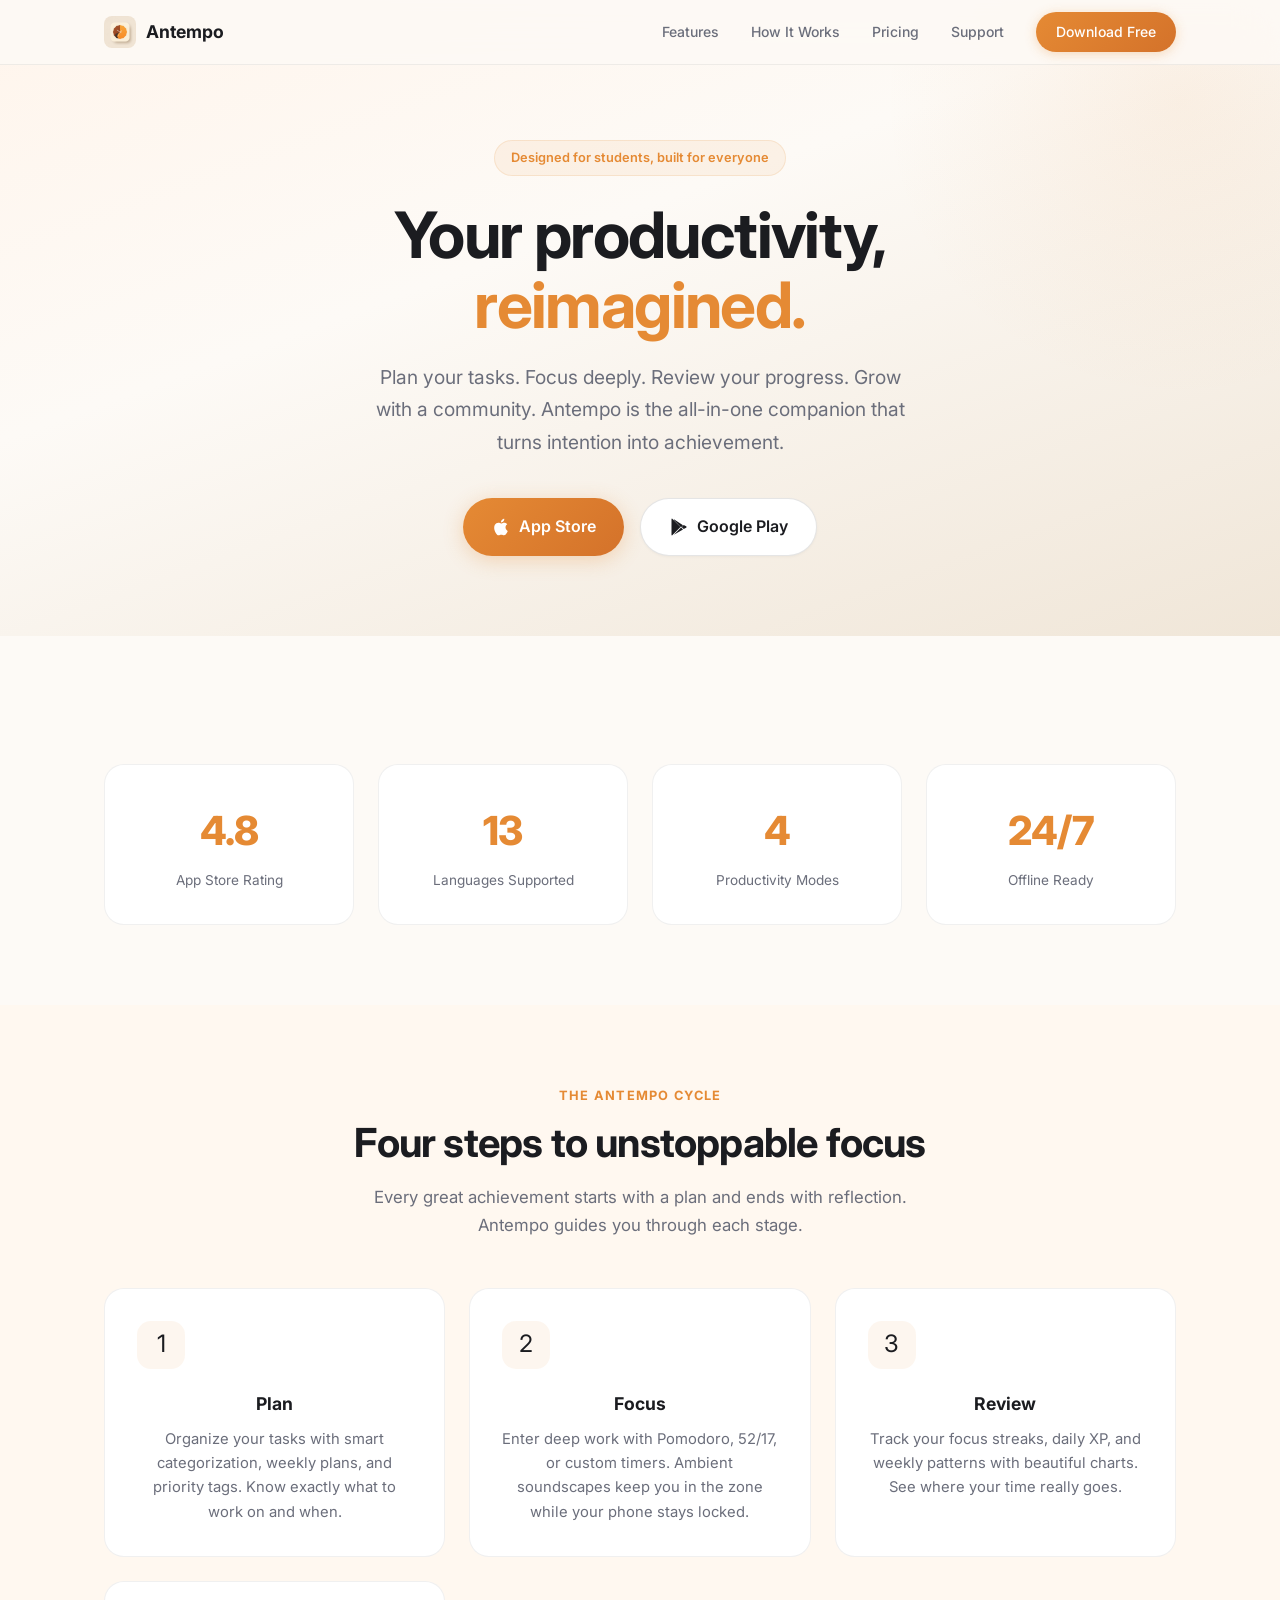
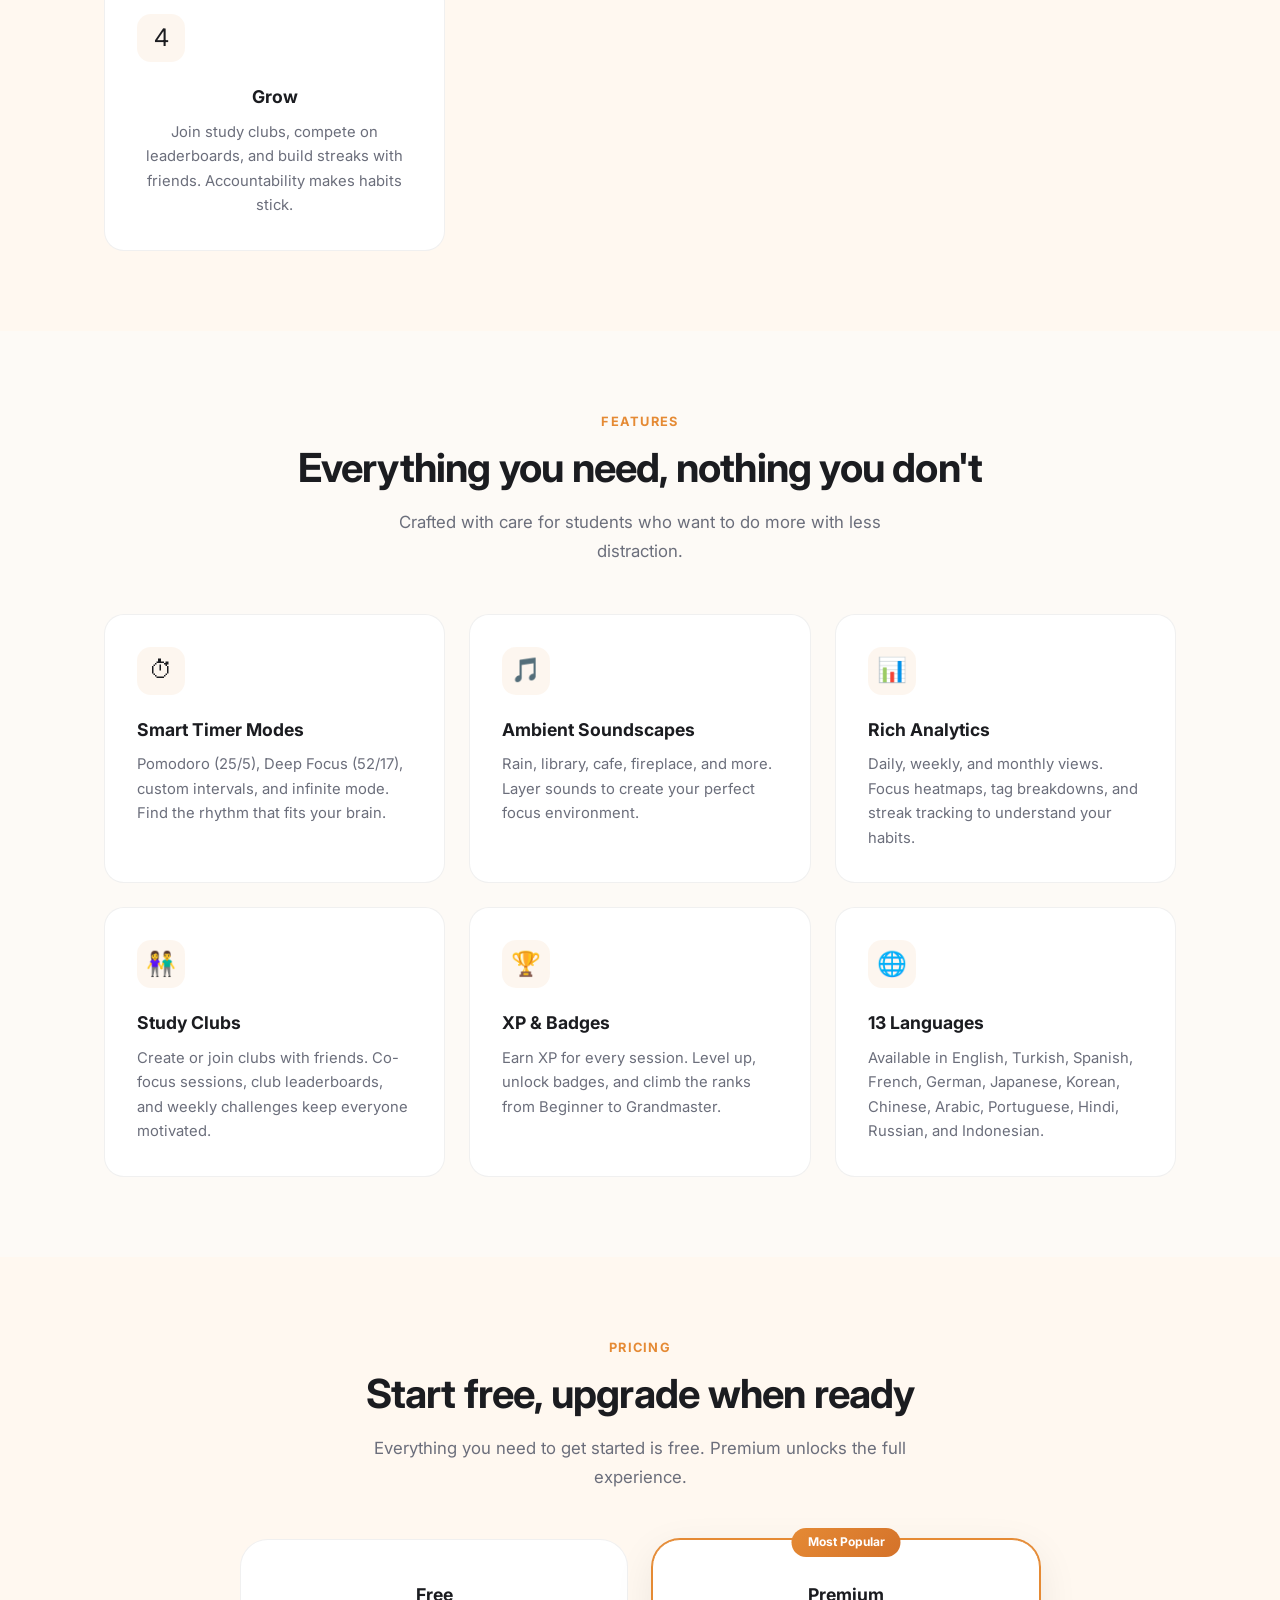
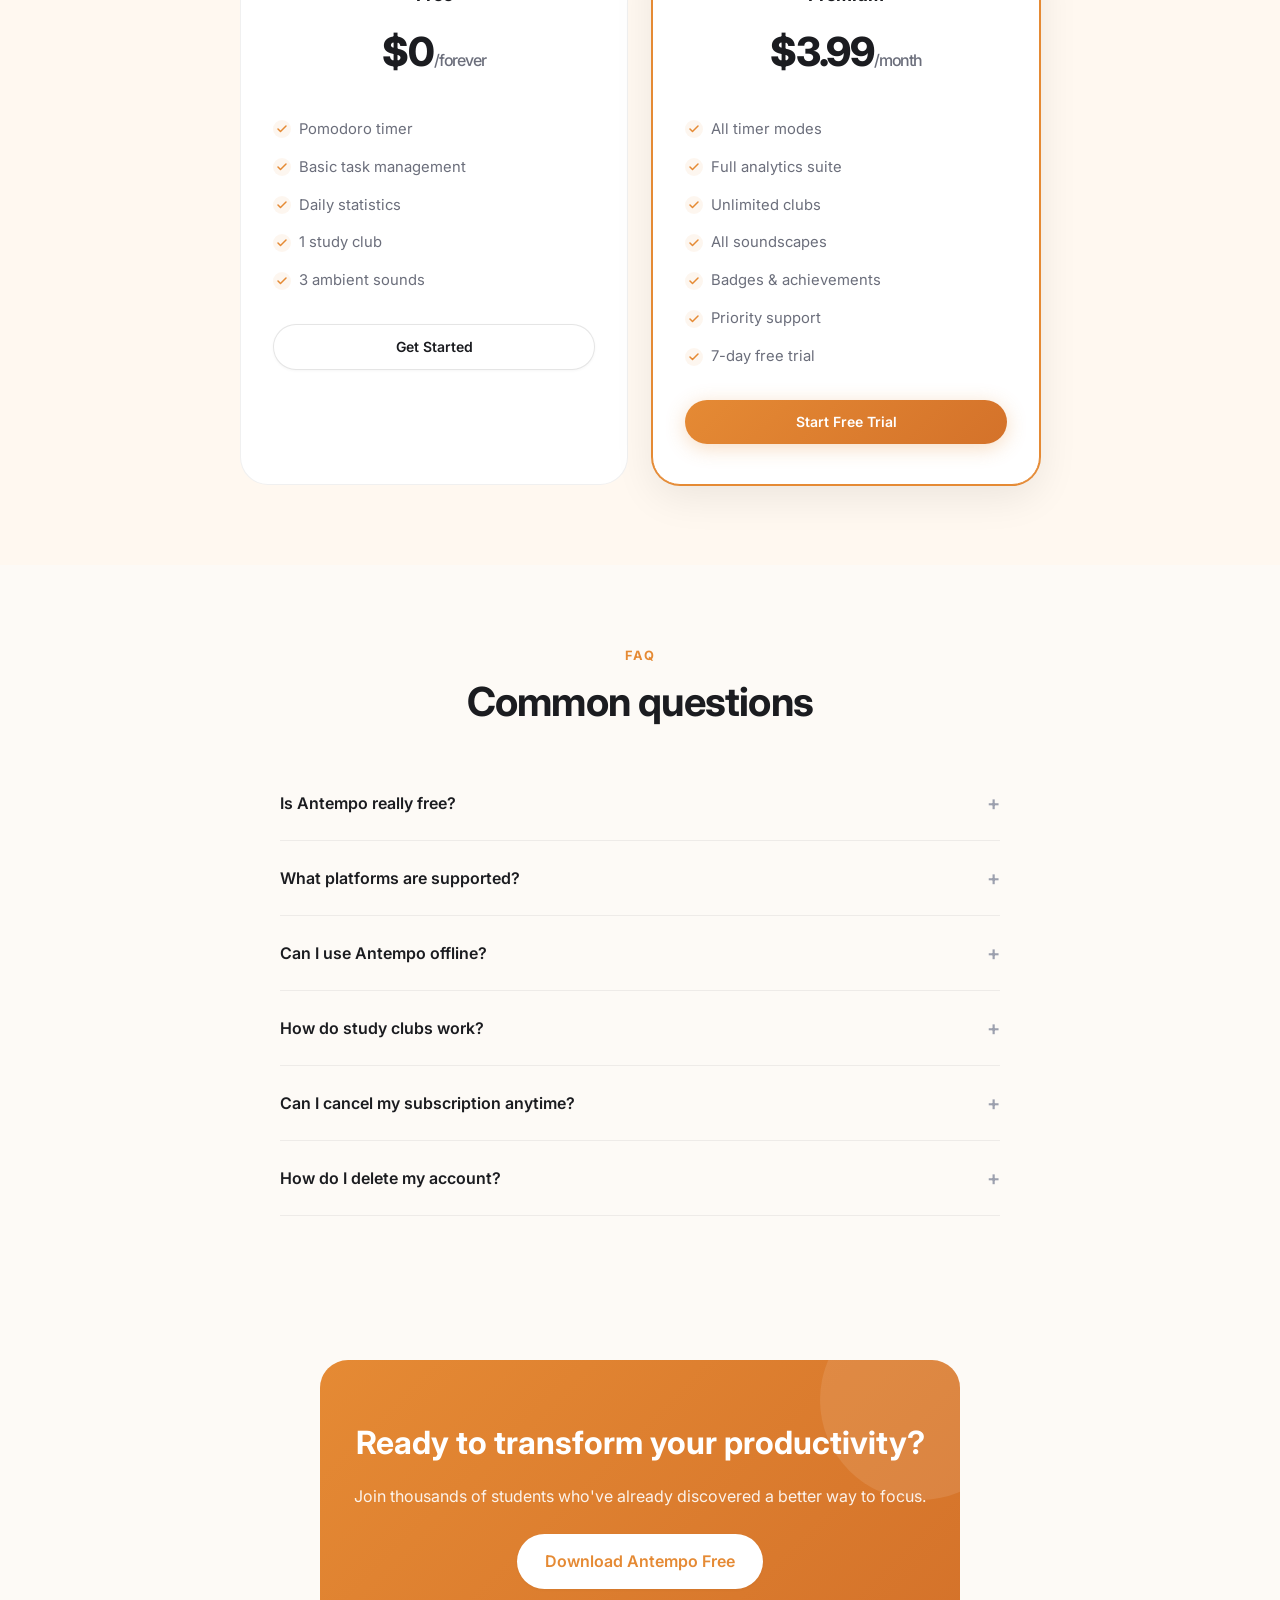
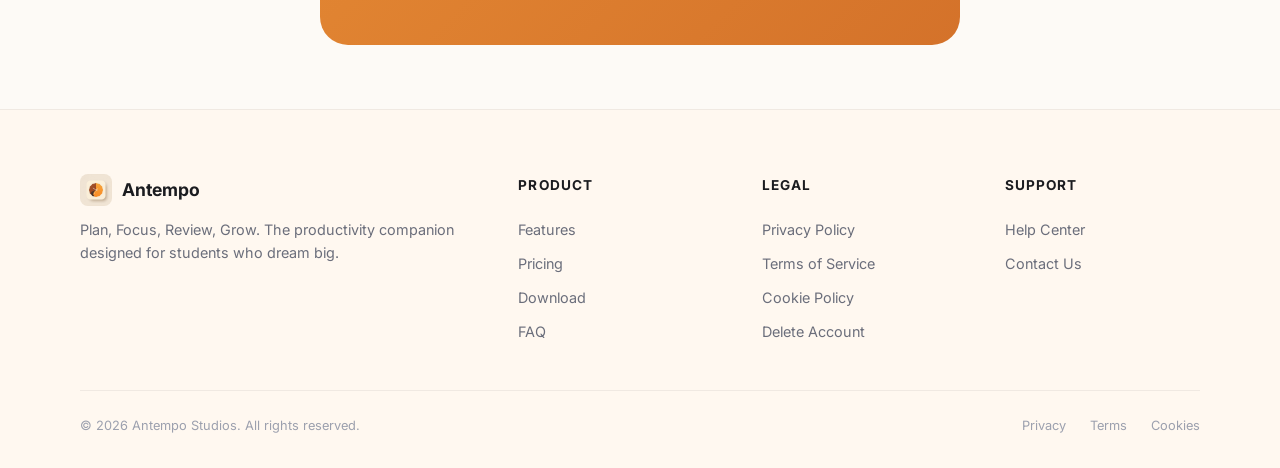
==== commit 466ffc56: "Add logo to navigation bar and footer across all pages Co-Authored-By: Claude Opus 4.6 <noreply@anth" ====
--- a/index.html
+++ b/index.html
@@ -19,6 +19,7 @@
 <nav class="nav">
   <div class="nav__inner">
     <a href="/" class="nav__brand">
+      <img src="logo.png" alt="Antempo" width="32" height="32">
       <span>Antempo</span>
     </a>
     <button class="nav__toggle" aria-label="Toggle menu" onclick="document.querySelector('.nav__links').classList.toggle('active')">
@@ -235,7 +236,7 @@
 <footer class="footer">
   <div class="footer__grid">
     <div>
-      <div class="nav__brand"><span>Antempo</span></div>
+      <div class="nav__brand"><img src="logo.png" alt="Antempo" width="28" height="28"><span>Antempo</span></div>
       <p class="footer__brand-desc">Plan, Focus, Review, Grow. The productivity companion designed for students who dream big.</p>
     </div>
     <div class="footer__col">
